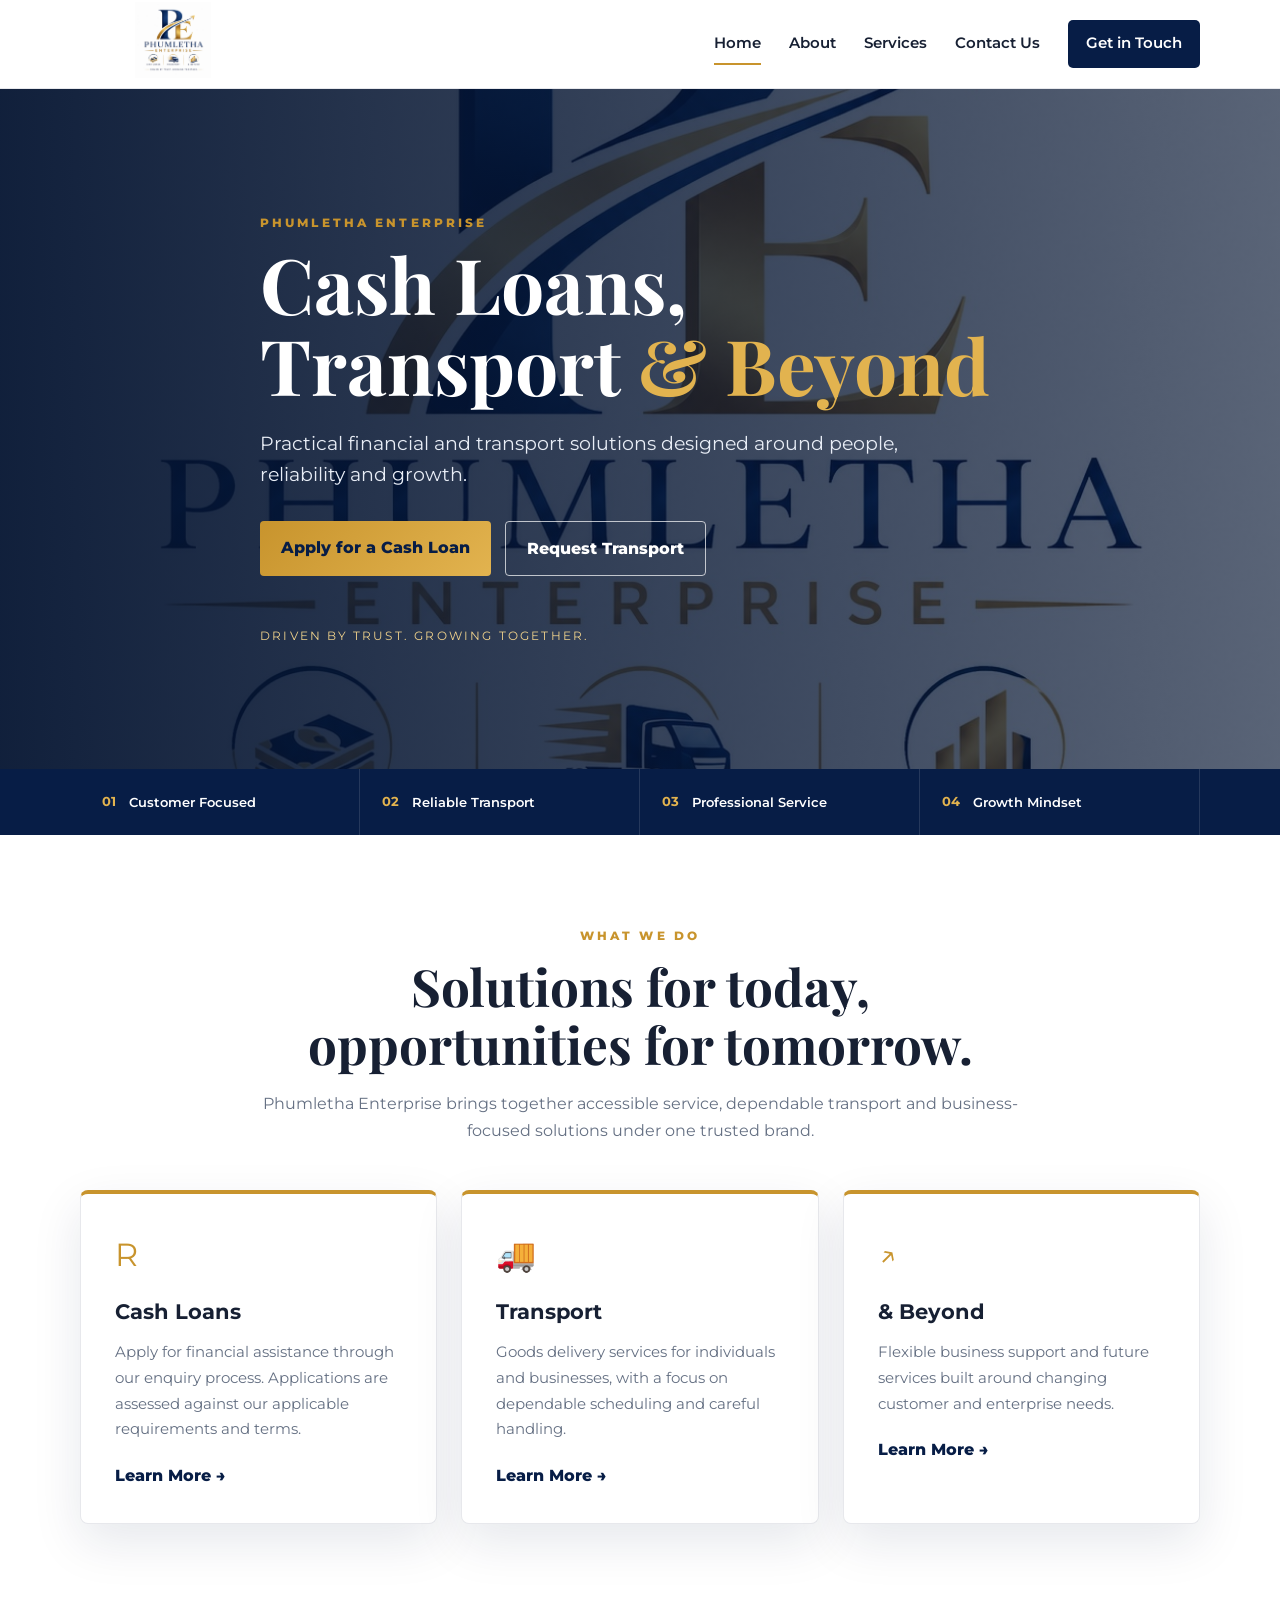
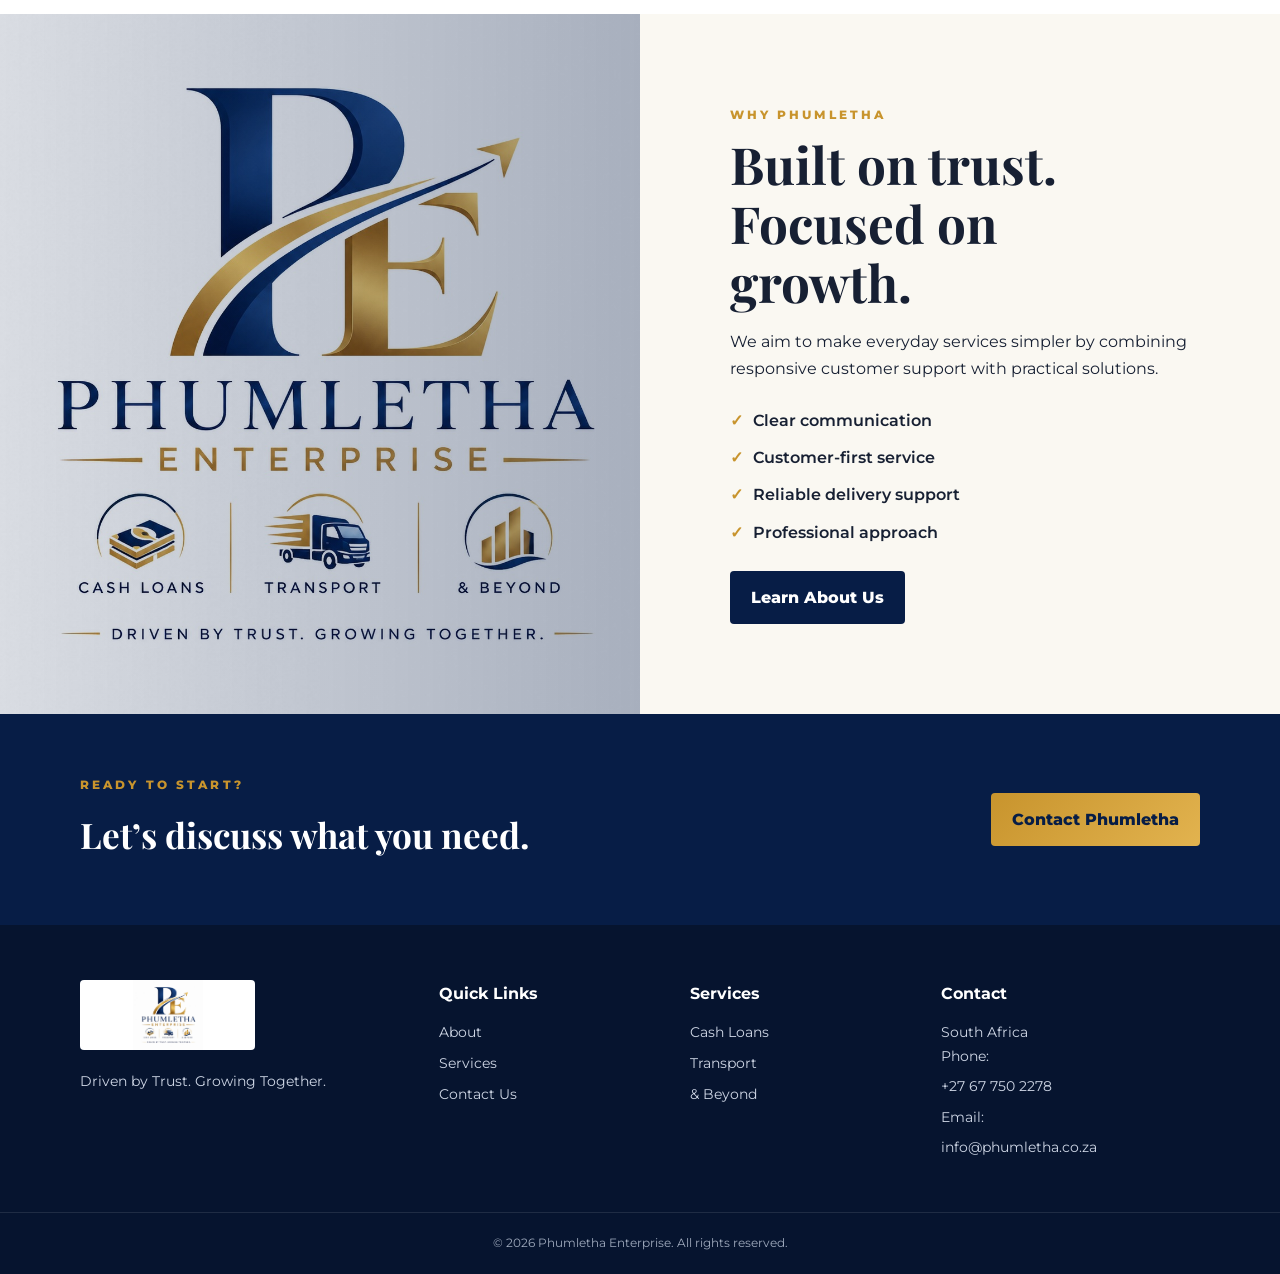
==== index.html @ bb09cded "Add files via upload" ====
<!DOCTYPE html>
<html lang="en">
<head>
  <meta charset="UTF-8">
  <meta name="viewport" content="width=device-width, initial-scale=1.0">
  <meta name="description" content="Phumletha Enterprise - Cash Loans, Transport and Business Services. Driven by Trust. Growing Together.">
  <title>Phumletha Enterprise | Home</title>
  <link rel="preconnect" href="https://fonts.googleapis.com">
  <link rel="preconnect" href="https://fonts.gstatic.com" crossorigin>
  <link href="https://fonts.googleapis.com/css2?family=Montserrat:wght@400;500;600;700;800&family=Playfair+Display:wght@600;700&display=swap" rel="stylesheet">
  <link rel="stylesheet" href="css/style.css">
</head>
<body>
<header class="site-header">
  <div class="container nav-wrap">
    <a class="brand" href="index.html"><img src="assets/logo.jpg" alt="Phumletha Enterprise logo"></a>
    <button class="menu-toggle" aria-label="Open navigation">☰</button>
    <nav class="nav">
      <a class="active" href="index.html">Home</a>
      <a href="about.html">About</a>
      <a href="services.html">Services</a>
      <a href="contact.html">Contact Us</a>
      <a class="nav-cta" href="contact.html">Get in Touch</a>
    </nav>
  </div>
</header>

<main>
<section class="hero">
  <div class="hero-overlay"></div>
  <div class="container hero-content">
    <p class="eyebrow">PHUMLETHA ENTERPRISE</p>
    <h1>Cash Loans, Transport <span>&amp; Beyond</span></h1>
    <p class="hero-text">Practical financial and transport solutions designed around people, reliability and growth.</p>
    <div class="hero-buttons">
      <a class="btn btn-gold" href="contact.html#loan">Apply for a Cash Loan</a>
      <a class="btn btn-outline" href="contact.html#transport">Request Transport</a>
    </div>
    <p class="hero-note">Driven by Trust. Growing Together.</p>
  </div>
</section>

<section class="trust-strip">
  <div class="container trust-grid">
    <div><strong>01</strong><span>Customer Focused</span></div>
    <div><strong>02</strong><span>Reliable Transport</span></div>
    <div><strong>03</strong><span>Professional Service</span></div>
    <div><strong>04</strong><span>Growth Mindset</span></div>
  </div>
</section>

<section class="section">
  <div class="container">
    <div class="section-heading">
      <p class="eyebrow">WHAT WE DO</p>
      <h2>Solutions for today, opportunities for tomorrow.</h2>
      <p>Phumletha Enterprise brings together accessible service, dependable transport and business-focused solutions under one trusted brand.</p>
    </div>
    <div class="cards three">
      <article class="service-card">
        <div class="icon">R</div>
        <h3>Cash Loans</h3>
        <p>Apply for financial assistance through our enquiry process. Applications are assessed against our applicable requirements and terms.</p>
        <a href="services.html#loans">Learn More →</a>
      </article>
      <article class="service-card">
        <div class="icon">🚚</div>
        <h3>Transport</h3>
        <p>Goods delivery services for individuals and businesses, with a focus on dependable scheduling and careful handling.</p>
        <a href="services.html#transport">Learn More →</a>
      </article>
      <article class="service-card">
        <div class="icon">↗</div>
        <h3>&amp; Beyond</h3>
        <p>Flexible business support and future services built around changing customer and enterprise needs.</p>
        <a href="services.html#beyond">Learn More →</a>
      </article>
    </div>
  </div>
</section>

<section class="split-section">
  <div class="split-image"></div>
  <div class="split-content">
    <p class="eyebrow">WHY PHUMLETHA</p>
    <h2>Built on trust. Focused on growth.</h2>
    <p>We aim to make everyday services simpler by combining responsive customer support with practical solutions.</p>
    <ul class="check-list">
      <li>Clear communication</li>
      <li>Customer-first service</li>
      <li>Reliable delivery support</li>
      <li>Professional approach</li>
    </ul>
    <a class="btn btn-navy" href="about.html">Learn About Us</a>
  </div>
</section>

<section class="cta-section">
  <div class="container cta-inner">
    <div><p class="eyebrow">READY TO START?</p><h2>Let’s discuss what you need.</h2></div>
    <a class="btn btn-gold" href="contact.html">Contact Phumletha</a>
  </div>
</section>
</main>

<footer class="footer">
  <div class="container footer-grid">
    <div><img src="assets/logo.jpg" alt="Phumletha Enterprise" class="footer-logo"><p>Driven by Trust. Growing Together.</p></div>
    <div><h4>Quick Links</h4><a href="about.html">About</a><a href="services.html">Services</a><a href="contact.html">Contact Us</a></div>
    <div><h4>Services</h4><a href="services.html#loans">Cash Loans</a><a href="services.html#transport">Transport</a><a href="services.html#beyond">&amp; Beyond</a></div>
    <div><h4>Contact</h4><p>South Africa</p><p>Phone: <a href="tel:+27 67 750 2278">+27 67 750 2278</a></p><p>Email: <a href="mailto:info@phumletha.co.za">info@phumletha.co.za</a></p></div>
  </div>
  <div class="copyright">© <span id="year"></span> Phumletha Enterprise. All rights reserved.</div>
</footer>
<script src="js/script.js"></script>
</body>
</html>
---- css/style.css ----
:root{
  --navy:#071d46;
  --navy2:#0c2c63;
  --gold:#c8942d;
  --gold2:#e2b34f;
  --cream:#faf8f2;
  --white:#fff;
  --text:#172033;
  --muted:#657083;
  --line:#e7e8ec;
  --shadow:0 18px 50px rgba(7,29,70,.10);
}
*{box-sizing:border-box;margin:0;padding:0}
html{scroll-behavior:smooth}
body{font-family:Montserrat,Arial,sans-serif;color:var(--text);line-height:1.7;background:#fff}
a{text-decoration:none;color:inherit}
.container{width:min(1120px,92%);margin:auto}
.site-header{position:sticky;top:0;z-index:100;background:rgba(255,255,255,.97);border-bottom:1px solid var(--line);backdrop-filter:blur(12px)}
.nav-wrap{height:88px;display:flex;align-items:center;justify-content:space-between;gap:25px}
.brand img{width:185px;height:76px;object-fit:contain}
.nav{display:flex;align-items:center;gap:28px;font-weight:600;font-size:.92rem}
.nav a{position:relative;padding:10px 0}
.nav a:not(.nav-cta):after{content:"";position:absolute;left:0;bottom:2px;width:0;height:2px;background:var(--gold);transition:.25s}
.nav a:not(.nav-cta):hover:after,.nav a.active:not(.nav-cta):after{width:100%}
.nav-cta{background:var(--navy);color:#fff!important;padding:11px 18px!important;border-radius:5px}
.nav-cta:hover{background:var(--gold)}
.menu-toggle{display:none;border:0;background:none;font-size:30px;color:var(--navy)}
.hero{min-height:680px;position:relative;background:linear-gradient(90deg,rgba(4,20,49,.95),rgba(4,20,49,.66)),url("../assets/logo.jpg") center/cover no-repeat;display:flex;align-items:center}
.hero-content{position:relative;color:#fff;max-width:760px;padding:80px 0}
.eyebrow{color:var(--gold);font-size:.78rem;font-weight:800;letter-spacing:.25em;text-transform:uppercase;margin-bottom:10px}
.hero h1,.page-hero h1{font-family:"Playfair Display",serif;font-size:clamp(2.6rem,6vw,5rem);line-height:1.06;margin:8px 0 22px}
.hero h1 span{color:var(--gold2)}
.hero-text{font-size:1.16rem;max-width:650px;color:#e8edf6;margin-bottom:30px}
.hero-buttons{display:flex;gap:14px;flex-wrap:wrap}
.btn{display:inline-block;border:0;cursor:pointer;font-family:inherit;font-weight:800;padding:13px 21px;border-radius:4px;transition:.2s;text-align:center}
.btn-gold{background:linear-gradient(135deg,var(--gold),var(--gold2));color:#071d46}
.btn-gold:hover{transform:translateY(-2px);box-shadow:0 10px 25px rgba(200,148,45,.25)}
.btn-navy{background:var(--navy);color:#fff}
.btn-navy:hover{background:var(--navy2);transform:translateY(-2px)}
.btn-outline{border:1px solid rgba(255,255,255,.7);color:#fff;background:transparent}
.btn-outline:hover{background:#fff;color:var(--navy)}
.hero-note{margin-top:50px;letter-spacing:.18em;text-transform:uppercase;font-size:.76rem;color:#f0d28c}
.trust-strip{background:var(--navy);color:#fff}
.trust-grid{display:grid;grid-template-columns:repeat(4,1fr)}
.trust-grid div{padding:22px;border-right:1px solid rgba(255,255,255,.12);display:flex;gap:13px;align-items:center}
.trust-grid strong{color:var(--gold2);font-size:.8rem}.trust-grid span{font-size:.82rem;font-weight:600}
.section{padding:90px 0}.light-section{background:var(--cream)}
.section-heading{text-align:center;max-width:760px;margin:0 auto 45px}.section-heading h2,.split-content h2,.about-grid h2,.mission-grid h2,.contact-info h2,.quick-apply h2{font-family:"Playfair Display",serif;font-size:clamp(2rem,4vw,3.2rem);line-height:1.15;margin-bottom:16px}.section-heading>p:last-child{color:var(--muted)}
.cards{display:grid;gap:24px}.cards.three{grid-template-columns:repeat(3,1fr)}
.service-card,.value-card{background:#fff;padding:34px;border:1px solid var(--line);box-shadow:var(--shadow);border-radius:8px}
.service-card{border-top:4px solid var(--gold)}
.icon{font-size:2rem;color:var(--gold);margin-bottom:12px}.service-card h3,.value-card h3{font-size:1.3rem;margin-bottom:10px}.service-card p,.value-card p{color:var(--muted);font-size:.94rem}.service-card a{display:inline-block;color:var(--navy);font-weight:800;margin-top:20px}
.split-section{display:grid;grid-template-columns:1fr 1fr;min-height:540px;background:var(--cream)}
.split-image{background:linear-gradient(90deg,rgba(7,29,70,.15),rgba(7,29,70,.35)),url("../assets/logo.jpg") center/cover no-repeat}
.split-content{padding:90px max(7vw,45px);align-self:center}
.check-list{list-style:none;margin:25px 0}.check-list li{margin:10px 0;font-weight:600}.check-list li:before{content:"✓";color:var(--gold);font-weight:900;margin-right:10px}
.cta-section{background:var(--navy);color:#fff;padding:60px 0}.cta-inner{display:flex;align-items:center;justify-content:space-between;gap:30px}.cta-inner h2{font-family:"Playfair Display",serif;font-size:2.2rem}
.page-hero{background:linear-gradient(100deg,var(--navy),var(--navy2));color:#fff;padding:90px 0}.page-hero h1{font-size:clamp(2.5rem,5vw,4rem);margin-bottom:12px}.page-hero p:last-child{color:#d9e1f1}
.about-grid,.mission-grid,.contact-grid{display:grid;grid-template-columns:1.35fr .65fr;gap:60px;align-items:center}
.about-grid p,.mission-grid p{color:var(--muted);margin-bottom:16px}
.gold-panel{background:linear-gradient(145deg,var(--gold),#a8731c);color:#fff;padding:45px;border-radius:8px;box-shadow:var(--shadow)}.gold-panel h3{font-family:"Playfair Display",serif;font-size:2rem;margin-bottom:12px}
.value-card{box-shadow:none}.value-card span{color:var(--gold);font-weight:800}
.mission-grid{grid-template-columns:1fr 1fr}.mission-grid>div{padding:20px 0}.mission-grid>div+div{border-left:1px solid var(--line);padding-left:50px}
.service-detail{scroll-margin-top:80px}.detail-grid{display:grid;grid-template-columns:110px 1fr;gap:35px;align-items:start}.detail-number{font-family:"Playfair Display",serif;font-size:4rem;color:var(--gold);font-weight:700}.detail-grid h2{font-family:"Playfair Display",serif;font-size:3rem;line-height:1.15;margin-bottom:15px}.detail-grid p{color:var(--muted);max-width:780px}.feature-list{display:grid;grid-template-columns:repeat(2,1fr);gap:10px;margin:25px 0;color:var(--navy);font-weight:700}.legal-note{font-size:.75rem!important;margin-top:18px;color:#7b7b7b!important}
.contact-grid{align-items:start}.contact-info h2{margin-bottom:15px}.contact-info>p:not(.eyebrow){color:var(--muted);margin-bottom:25px}.contact-item{padding:14px 0;border-bottom:1px solid var(--line);display:flex;flex-direction:column}.contact-item strong{font-size:.76rem;text-transform:uppercase;letter-spacing:.12em;color:var(--gold)}.contact-item a{color:var(--navy);font-weight:700}
.contact-form{background:#fff;padding:35px;border:1px solid var(--line);box-shadow:var(--shadow);border-radius:8px}.contact-form h3{font-family:"Playfair Display",serif;font-size:2rem;margin-bottom:20px}.contact-form label{display:block;font-size:.82rem;font-weight:700;margin:13px 0 6px}.contact-form input,.contact-form select,.contact-form textarea{width:100%;padding:13px;border:1px solid #d8dce3;border-radius:4px;font:inherit;outline:none}.contact-form input:focus,.contact-form select:focus,.contact-form textarea:focus{border-color:var(--gold)}.full{width:100%;margin-top:18px}.form-note{font-size:.72rem;color:var(--muted);margin-top:12px}
.quick-apply{display:flex;justify-content:space-between;align-items:center;gap:30px}.quick-apply>div{max-width:750px}.quick-apply p:not(.eyebrow){color:var(--muted)}
.footer{background:#06142f;color:#cdd5e4;padding:55px 0 0}.footer-grid{display:grid;grid-template-columns:1.5fr 1fr 1fr 1.2fr;gap:35px;padding-bottom:45px}.footer-logo{width:175px;height:70px;object-fit:contain;background:#fff;border-radius:4px;margin-bottom:12px}.footer h4{color:#fff;margin-bottom:14px}.footer a{display:block;margin:7px 0;color:#cdd5e4;font-size:.88rem}.footer a:hover{color:var(--gold2)}.footer p{font-size:.86rem}.copyright{text-align:center;border-top:1px solid rgba(255,255,255,.1);padding:20px;font-size:.75rem;color:#9ea9bc}
@media(max-width:850px){
  .nav{display:none;position:absolute;top:88px;left:0;right:0;background:#fff;padding:20px 5%;flex-direction:column;align-items:stretch;box-shadow:0 15px 25px rgba(0,0,0,.1)}
  .nav.open{display:flex}.menu-toggle{display:block}.nav-cta{text-align:center}
  .trust-grid{grid-template-columns:repeat(2,1fr)}.cards.three,.about-grid,.mission-grid,.contact-grid,.split-section{grid-template-columns:1fr}
  .split-image{min-height:360px}.split-content{padding:65px 7%}.footer-grid{grid-template-columns:repeat(2,1fr)}
  .mission-grid>div+div{border-left:0;border-top:1px solid var(--line);padding-left:0;padding-top:30px}.detail-grid{grid-template-columns:1fr}.detail-number{font-size:2.8rem}.quick-apply{flex-direction:column;align-items:flex-start}
}
@media(max-width:560px){
  .nav-wrap{height:76px}.brand img{width:150px;height:64px}.nav{top:76px}
  .hero{min-height:610px}.hero-content{padding:60px 0}.hero h1{font-size:2.65rem}.section{padding:65px 0}
  .trust-grid{grid-template-columns:1fr}.trust-grid div{border-right:0}.cards.three,.feature-list,.footer-grid{grid-template-columns:1fr}
  .detail-grid h2{font-size:2.35rem}.contact-form{padding:24px}
}
/* Mobile - default */
.services-grid {
    display: grid;
    grid-template-columns: 1fr;
    gap: 20px;
}

/* Tablet */
@media (min-width: 768px) {
    .services-grid {
        grid-template-columns: repeat(2, 1fr);
    }
}

/* Desktop */
@media (min-width: 1024px) {
    .services-grid {
        grid-template-columns: repeat(3, 1fr);
    }
}
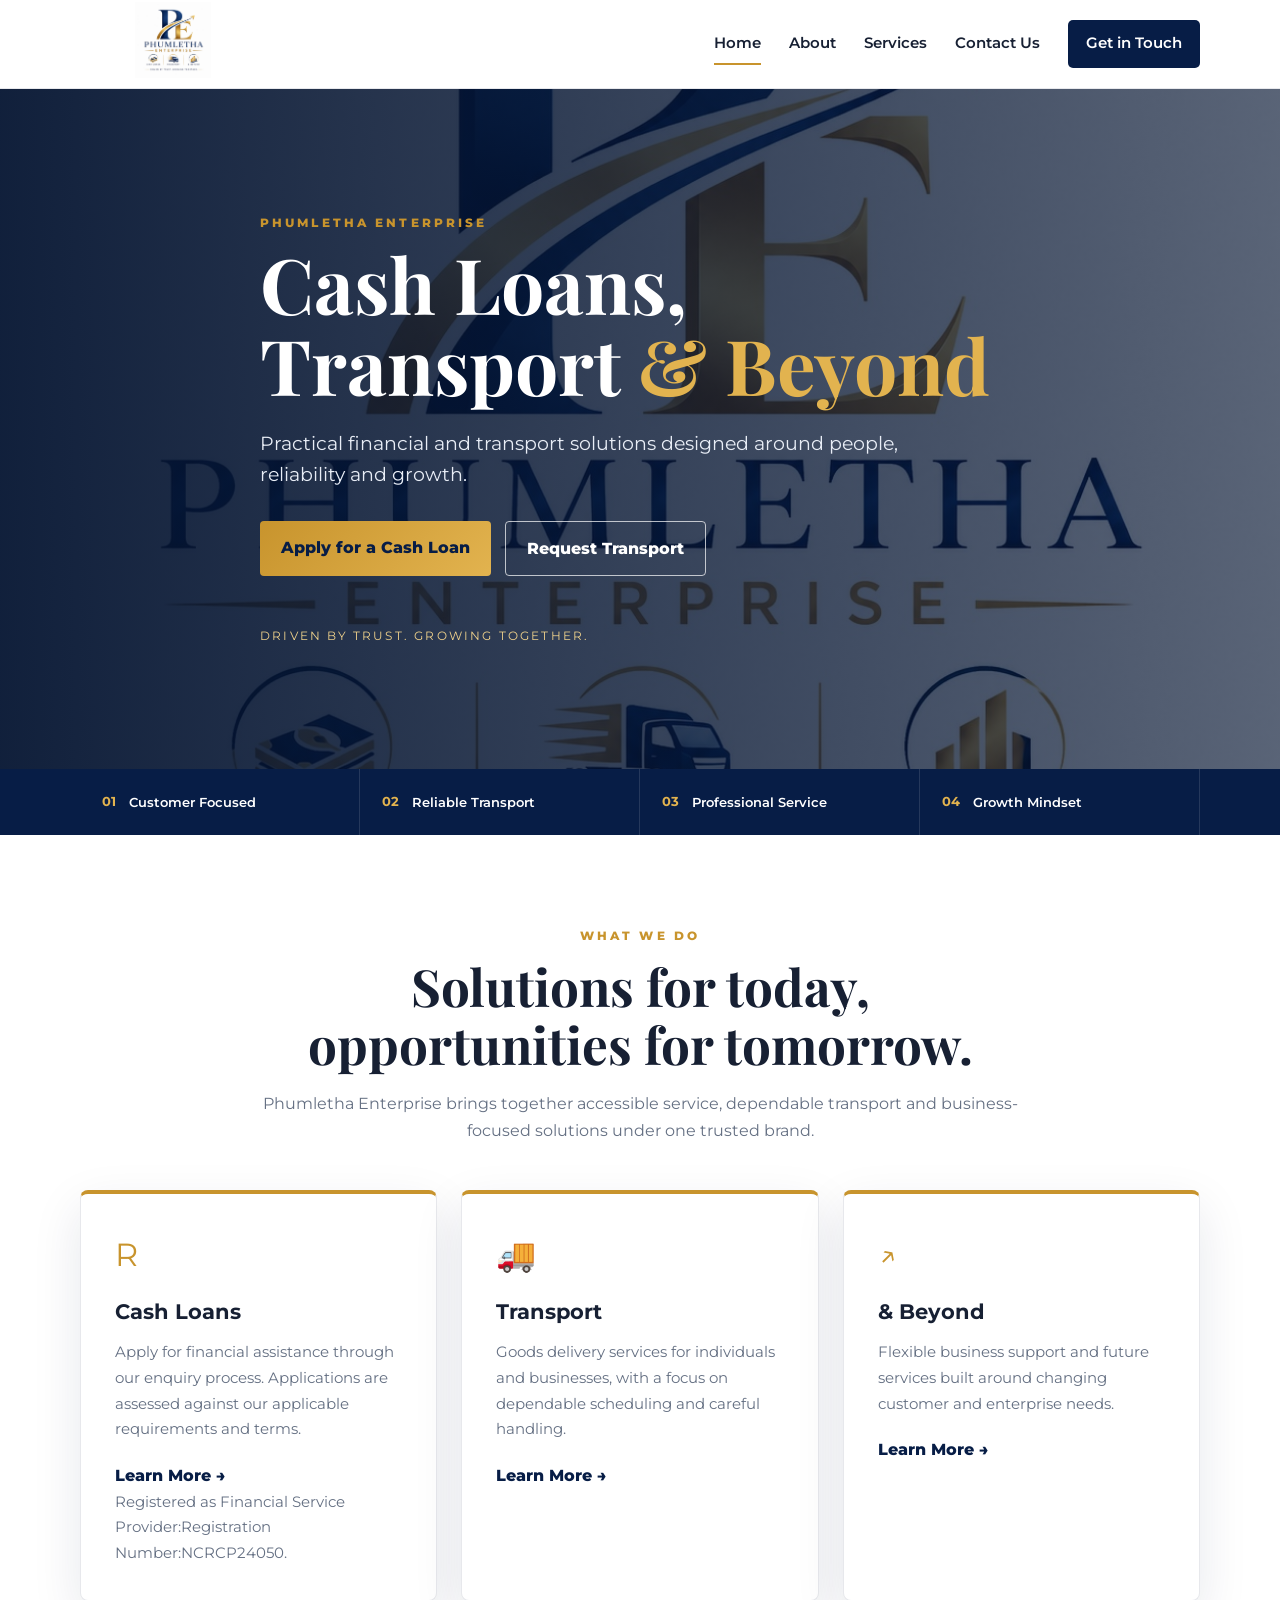
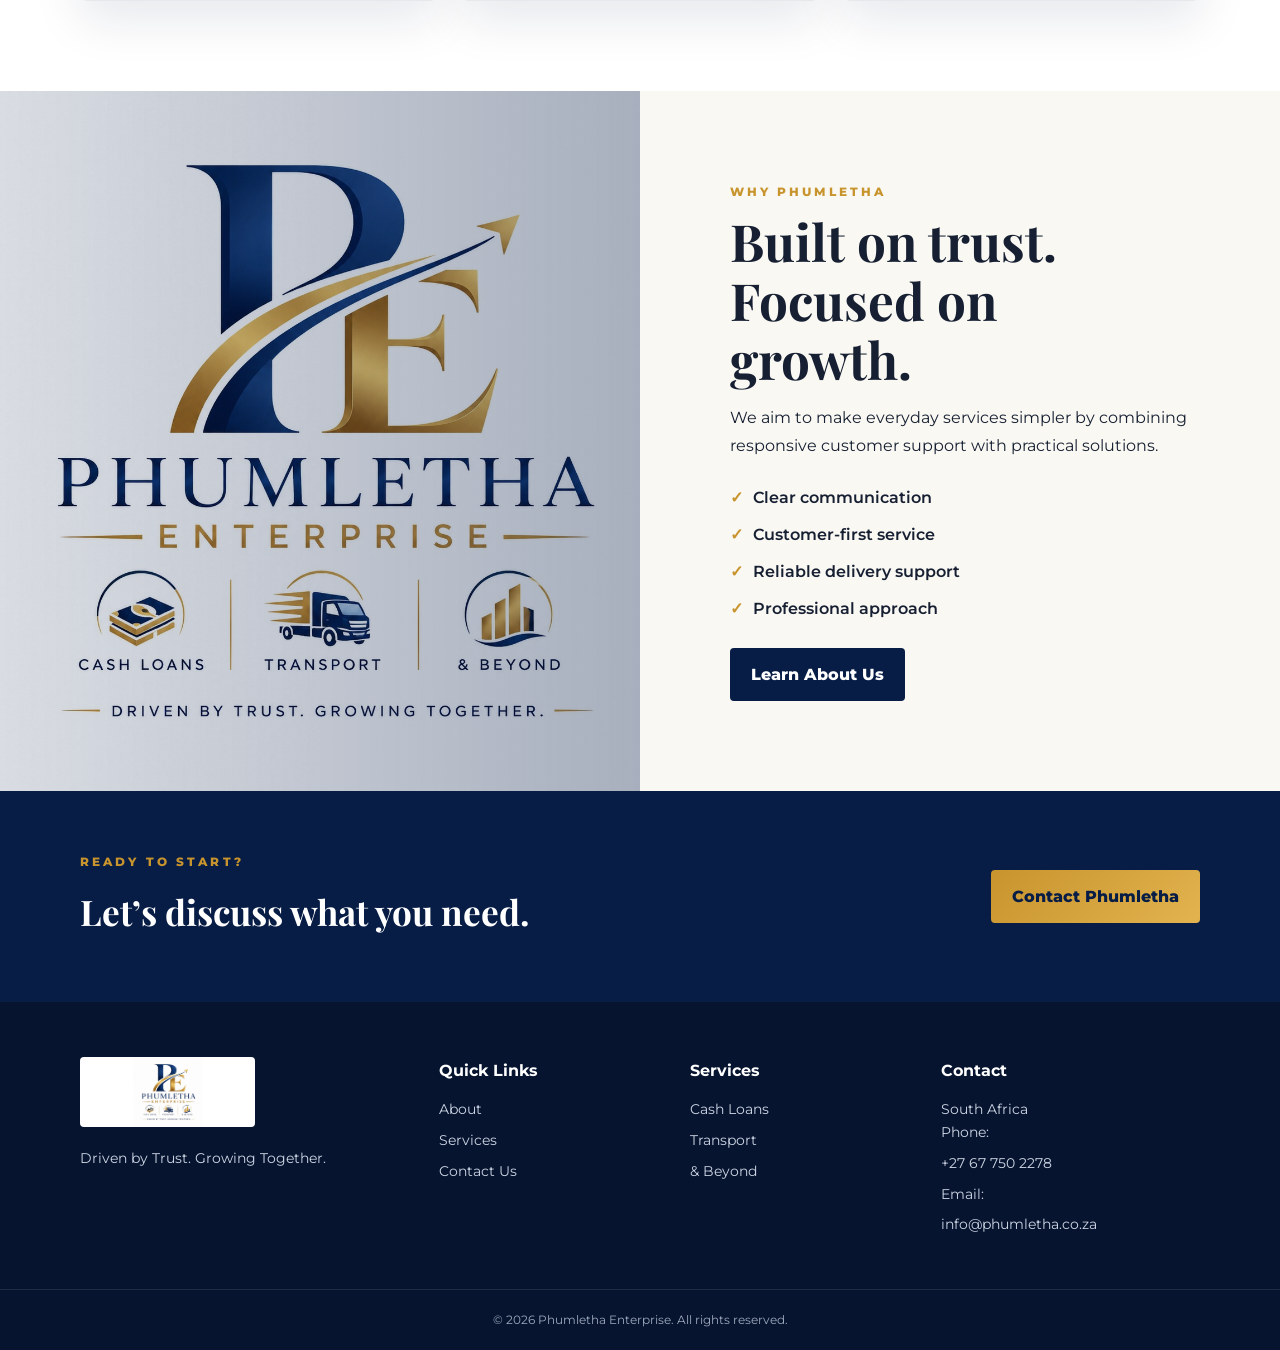
==== commit f03758a4: "Update index.html" ====
--- a/index.html
+++ b/index.html
@@ -62,6 +62,7 @@
         <h3>Cash Loans</h3>
         <p>Apply for financial assistance through our enquiry process. Applications are assessed against our applicable requirements and terms.</p>
         <a href="services.html#loans">Learn More →</a>
+        <p>Registered as Financial Service Provider:Registration Number:NCRCP24050.</p>
       </article>
       <article class="service-card">
         <div class="icon">🚚</div>
@@ -114,4 +115,4 @@
 </footer>
 <script src="js/script.js"></script>
 </body>
-</html>+</html>
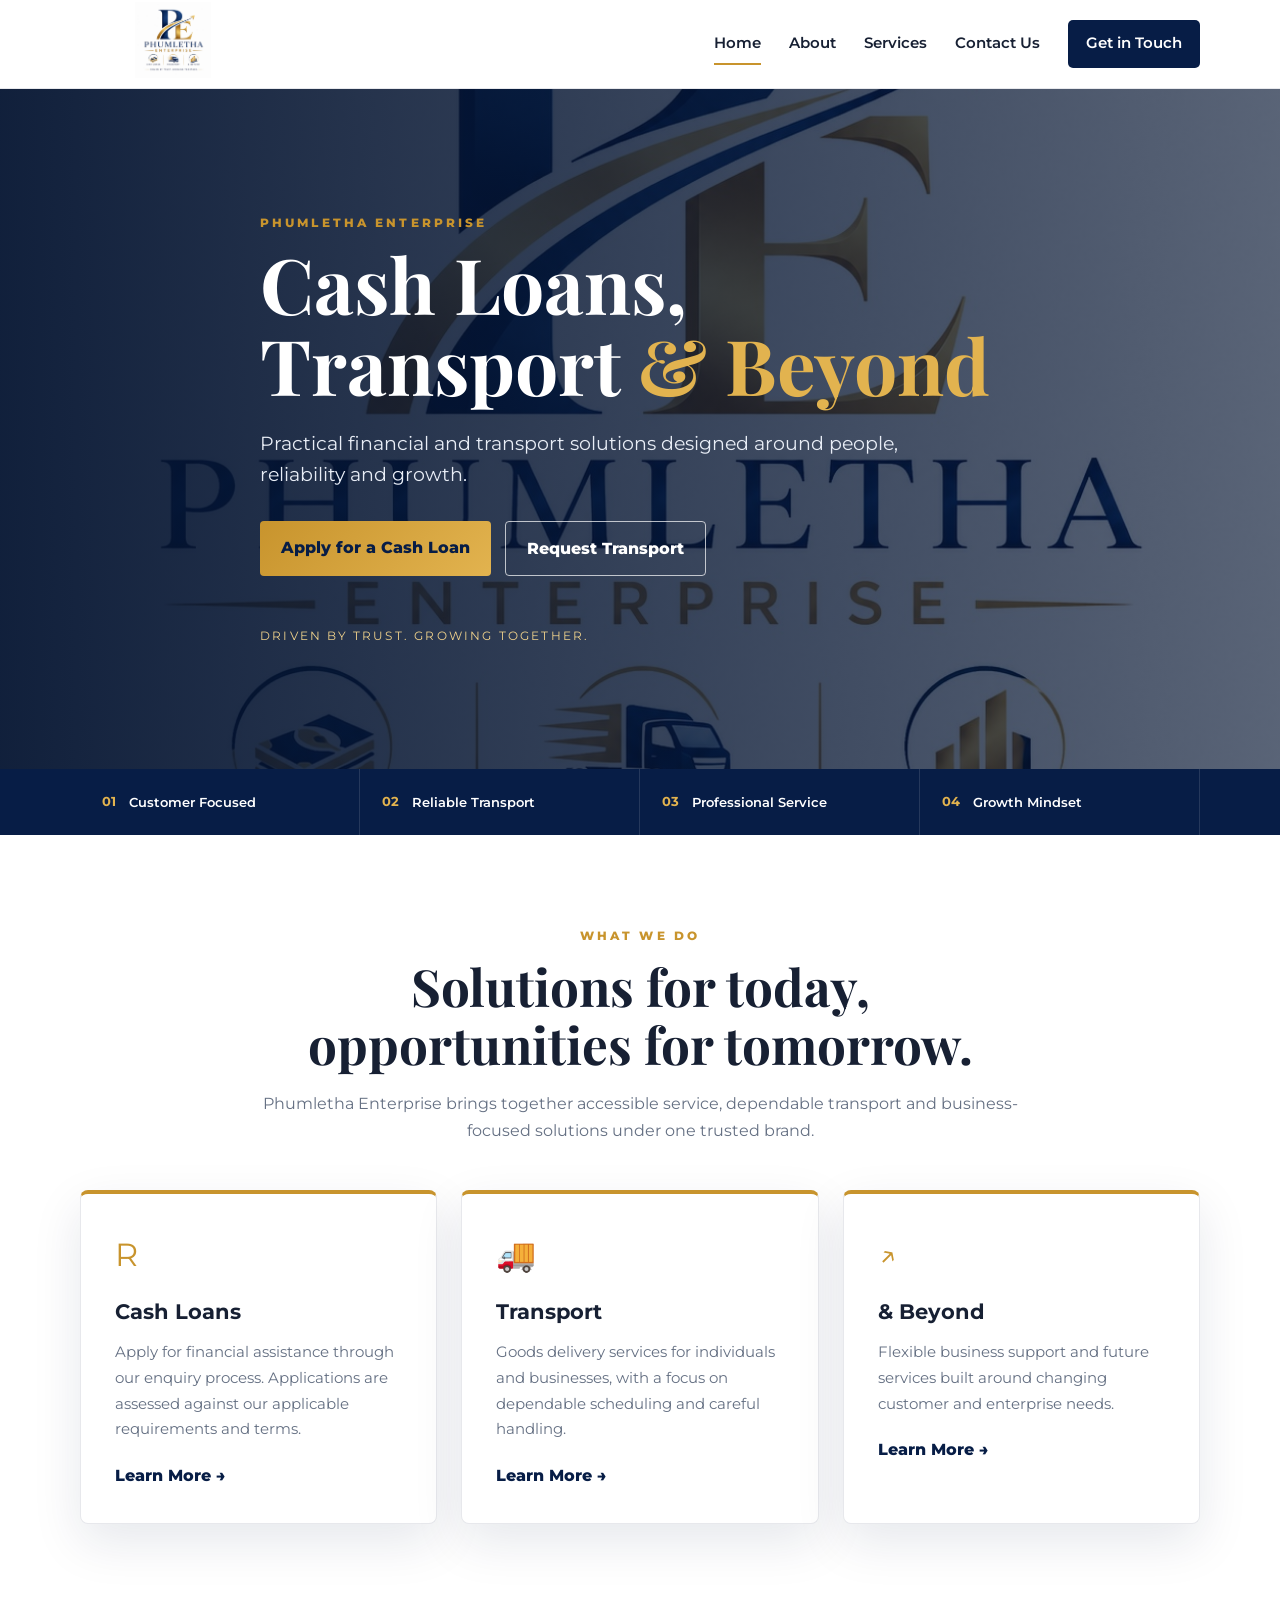
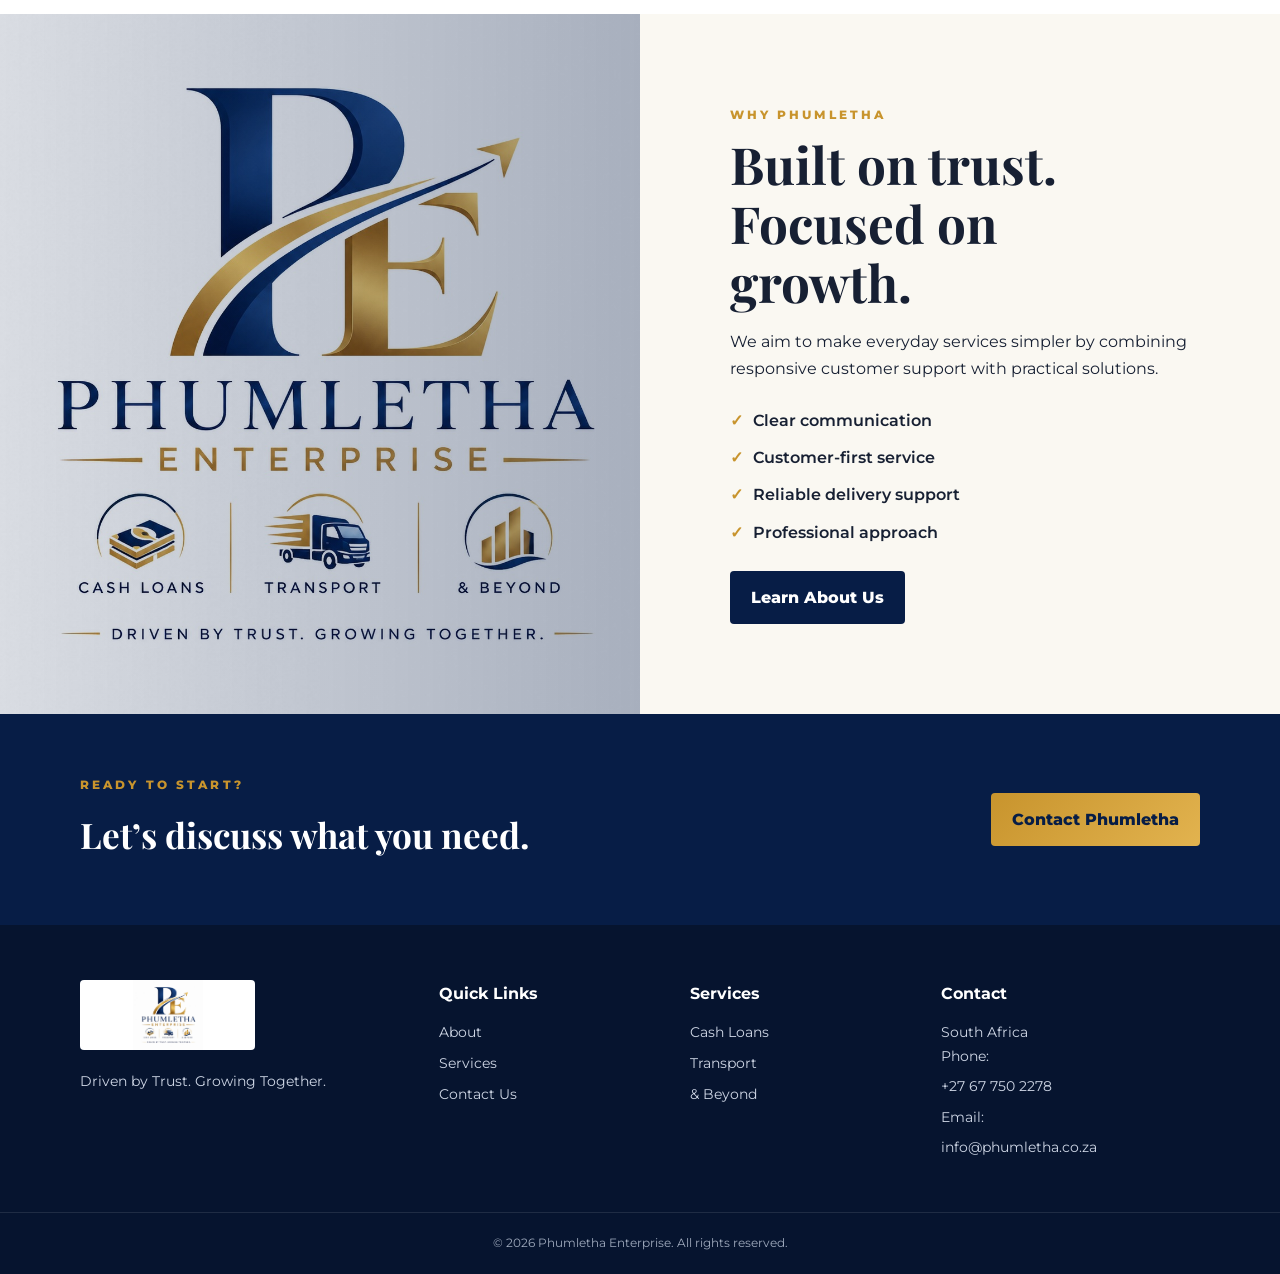
==== commit 2d1f1471: "Update index.html" ====
--- a/index.html
+++ b/index.html
@@ -62,7 +62,6 @@
         <h3>Cash Loans</h3>
         <p>Apply for financial assistance through our enquiry process. Applications are assessed against our applicable requirements and terms.</p>
         <a href="services.html#loans">Learn More →</a>
-        <p>Registered as Financial Service Provider:Registration Number:NCRCP24050.</p>
       </article>
       <article class="service-card">
         <div class="icon">🚚</div>
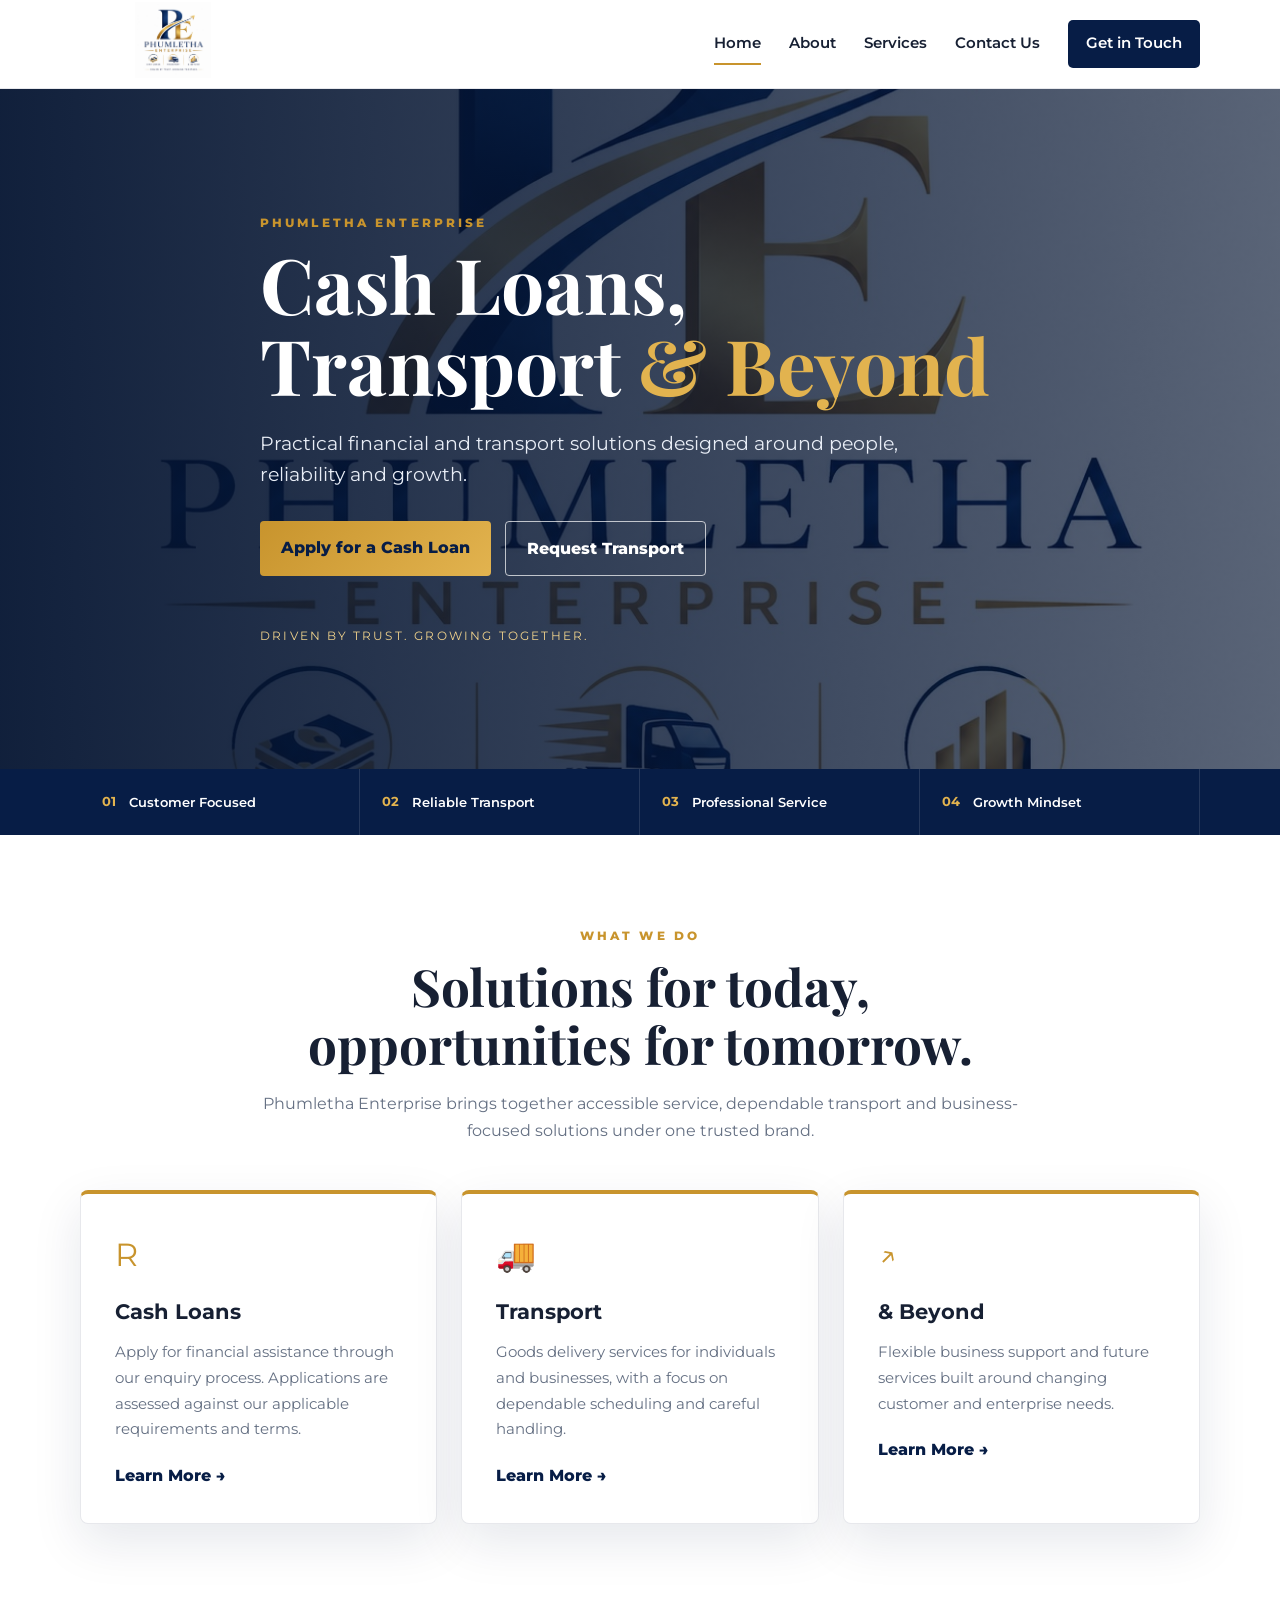
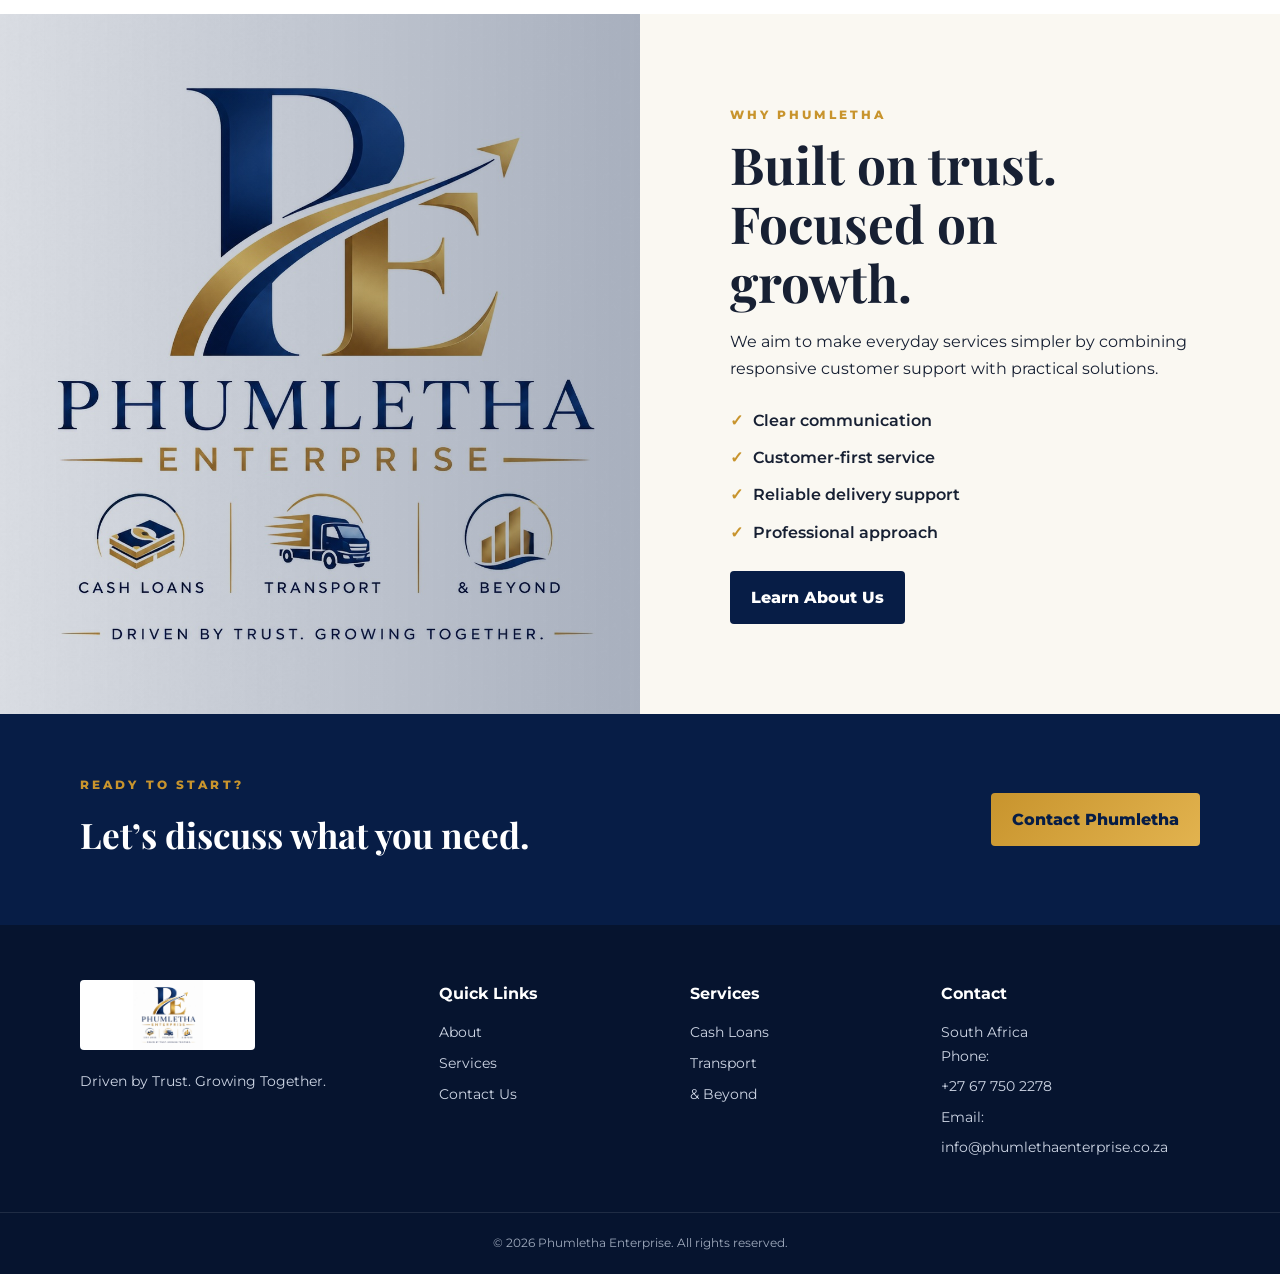
==== commit 04ae4fd7: "Fix email address in footer contact section Updated the email address in the contact section." ====
--- a/index.html
+++ b/index.html
@@ -108,7 +108,7 @@
     <div><img src="assets/logo.jpg" alt="Phumletha Enterprise" class="footer-logo"><p>Driven by Trust. Growing Together.</p></div>
     <div><h4>Quick Links</h4><a href="about.html">About</a><a href="services.html">Services</a><a href="contact.html">Contact Us</a></div>
     <div><h4>Services</h4><a href="services.html#loans">Cash Loans</a><a href="services.html#transport">Transport</a><a href="services.html#beyond">&amp; Beyond</a></div>
-    <div><h4>Contact</h4><p>South Africa</p><p>Phone: <a href="tel:+27 67 750 2278">+27 67 750 2278</a></p><p>Email: <a href="mailto:info@phumletha.co.za">info@phumletha.co.za</a></p></div>
+    <div><h4>Contact</h4><p>South Africa</p><p>Phone: <a href="tel:+27 67 750 2278">+27 67 750 2278</a></p><p>Email: <a href="mailto:info@phumlethaenterprise.co.za">info@phumlethaenterprise.co.za</a></p></div>
   </div>
   <div class="copyright">© <span id="year"></span> Phumletha Enterprise. All rights reserved.</div>
 </footer>
